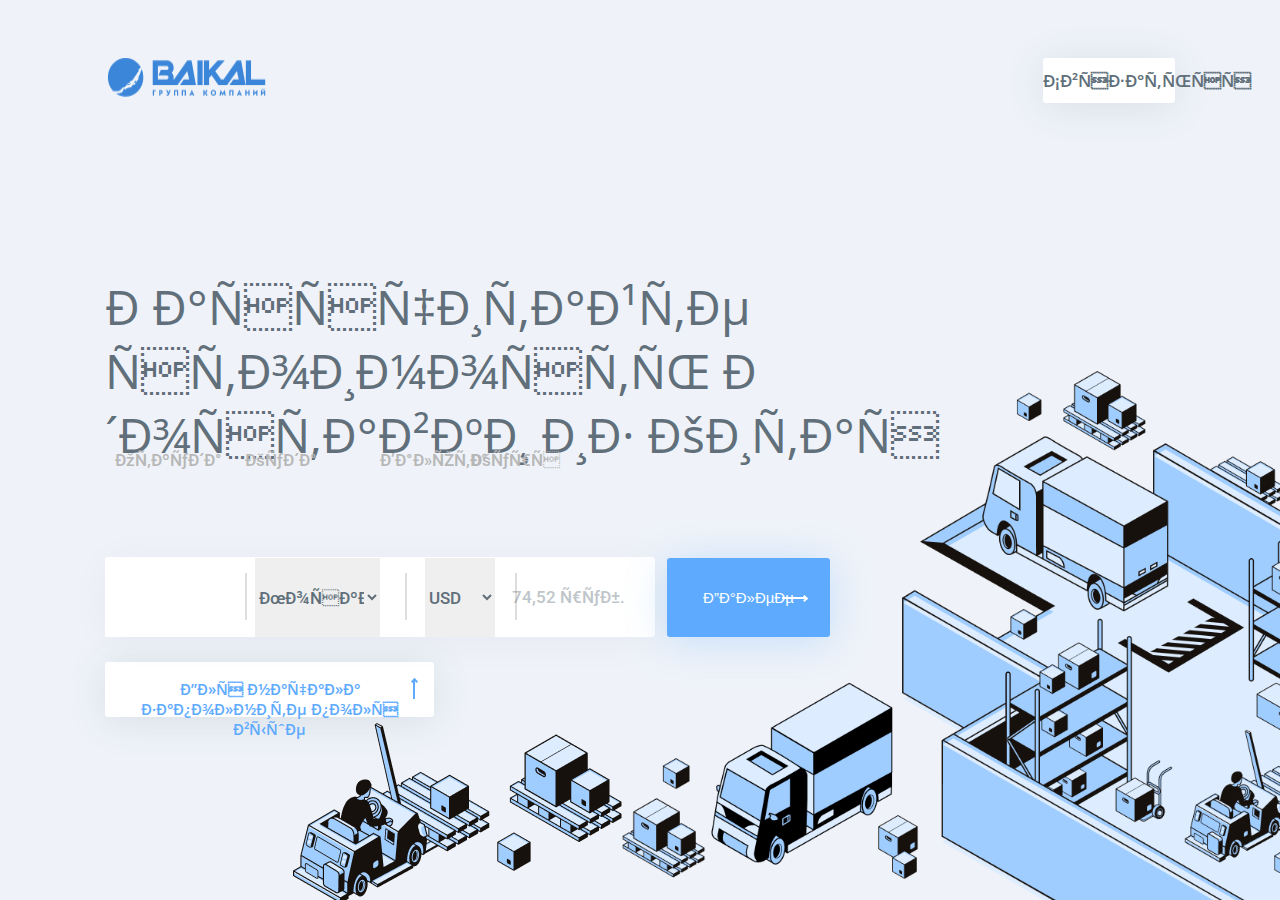
==== index.html @ bf741b78 "Add files via upload" ====
<!DOCTYPE html>
<html>
    <head>
        <title>Main page (Baikal)</title>
        <meta charset="8-utf">
        <meta name="viewport" content="width=device-width,initial-scale=1.0">
        <link rel="stylesheet" href="css/style.css">
        <link href="https://fonts.googleapis.com/css2?family=Montagu+Slab:wght@200&family=Open+Sans:ital,wght@0,400;0,600;1,300&family=Road+Rage&family=Roboto:wght@100;300;400;500&display=swap" rel="stylesheet">
    </head>
    <body>

    <header class="header">
            <div class="container">
                <div class="header-content">
                <div class="header-content-logo">
                    <img class="header__logo-img" src="img/logo.png" alt="Baikal">
                </div>

               <div class="header-content-contact"> 
                    <p class="header-content-contact-ref"><a href="tel:89312551764">Связаться</a></p>
                </div>
            </div>
            </div> <!-- container -->
    </header>

    <main class="main">
        <div class="container">
                <div class="main__box-head">
                    <h1 class="main-head">Рассчитайте<br> стоимость доставки из Китая</h1>
                </div>
            <div class="main-calcPrice">

                <div class="main-calcPrice-itemName">
                    <div class="item item_1">Откуда</div>
                    <div class="item item_2">Куда</div>
                    <div class="item item_3">Валюта</div>
                    <div class="item item_4">Курс</div>
                </div>
            
<form action="#">
            <div class="main-calcPrice-item">
                
                <div class="main-item main-item1">
                    <input class="main-item1__button" type="text" value="">
                </div>

                        <hr class="line line1">

                <div class="main-item main-item2">
                    <select class="main-item2__choice" name="">
                        <option value="" >Владивосток</option>
                        <option value="" selected>Москва</option>
                        <option value="" >Краснодар</option>
                    </select>
                </div>

                        <hr class="line line2">

                <div class="main-item main-item3">
                    <select class="main-item3__choice" name="">
                        <option value="" >RUB</option>
                        <option value="" selected>USD</option>
                        <option value="" >EUR</option>
                    </select>
                </div>

                        <hr class="line line3">

                <div class="main-item main-item4">74,52 руб.</div>

                <div class="main-item main-item5">
                    <input class="main-item5__submit" type="submit" value="Далее">

                    <div class="main-item5__submit-arrow"></div>
                    <div class="main-item5__submit-more"></div>
                </div>
                
            </div>
</form>   
            </div> <!-- main__calc-price -->

        <div class="main__message">
            <p class="main__message-text">Для начала заполните поля выше</p>
        </div>

            <div class="main__bottom-imgs">
                <img class="main__bottom-imgs img1" src="img/footer1.png" alt="backgroundImg1">
                
                <img class="main__bottom-imgs img2" src="img/footer2.png" alt="backgroundImg2">
            </div>
        </div> <!-- container -->
    </main>

    <footer class="footer"></footer>
    </body>
</html>
---- css/style.css ----
body{
    background: /* url('../img/footer1.png')bottom center no-repeat fixed,
                url('../img/footer2.png')bottom right no-repeat fixed, */
                #EFF3F9;
                
    color: #606F7A;
    
    font-family: 'Roboto';
    font-size: 17px;
    font-weight: 900;            
    /* min-width: 1246px; */
}


*,:after,:before{
    box-sizing: border-box;
}

.container{
    /* position: absolute; */
    width: 100%;
    
    /* max-width: 1440px; */
    /* height: 900px; */
    padding: 50px 97px 0px;
    margin: 0 auto;
    
    
}

/* @media (max-width: 1200px) {
    .container{
       max-width: 970px;
       padding: 24px 20px 0px;
       margin: 0;
       
    } 
    
} */





                    /* Header */

.header-content{
    display: flex;
    justify-content: space-between;
}

.header__logo-img{
    width: 100%;
    height: 90%;
}

.header-content-contact{
    
    width: 132px;
    height: 45px;
    
    background: #FFFFFF;
    box-shadow: 0px 4px 40px rgba(46, 80, 87, 0.12);
    border-radius: 3px;
}

.header-content-contact-ref{
    position: relative;
    font-size: 17px;
    font-weight: 600;
    font-family: 'Open Sans';
    bottom: 6px;

    text-align: center;
}

.header-content-contact-ref a{
    text-decoration: none;
    color: #606F7A;
}

                    /* Main */
.main{
    margin-top: 90px;
}

.main__box-head{
    position: relative;
}
.main-head{
    font-family: 'Open Sans';
    font-size: 48px;
    font-weight: normal;
    line-height: 64px;

    color: #606F7A;
}


.main-calcPrice{
    /* position: relative; */
    width: 100%;
    max-width: 750px;
}


.main-calcPrice-itemName{
    display: flex;
    justify-content: space-between;
    position: absolute;

    width: 430px;
    height: 100px;

    top: 450px;
}

.item{
    font-family: 'Roboto';
    position: relative;
   
    font-size: 17px;
    font-weight: 500;
    color: #B7B7B7;
}

.item_1{
    left: 10px;
}

.item_2{
    left: 15px;
}

.item_3{
    left: 60px;
}

.item_4{
    right: -25px;
}

.main-calcPrice-item{
    display: flex;
    position: relative;
    
    justify-content: space-between;
    align-items: center;

    width: 550px;
    height: 80px;
    margin-top: 90px;

    background:#FFFFFF ;
    border-radius: 3px;
    box-shadow: 0px 4px 40px rgba(0, 0, 0, 0.04);
}

.main-item1{
    width: 65px;
    height: 37px;
}

.main-item2{
    width: 5px;
}

.main-item4{
    position: absolute;

    font-weight: 500;

    right: 30px;
    opacity: 0.4;
}

.main-item1__button{
    position: absolute;
    text-align: center;
    
    outline: none;

    width: 128px;
    height: 79px;

    border: 0;
    bottom: 0px;
}

.main-item2__choice{
    position: absolute;
    color: #606F7A;
    
    font-family: 'Roboto';
    font-size: 17px;
    font-weight: 500;
    
    width: 125px;
    height: 79px;
    left: 150px;
    text-align: left;

    outline: none;
    border: 0;
    bottom: 0px;
   
}

.main-item3__choice{
    position: absolute;
    text-align: center;
    text-align: left;

    color: #606F7A;
    font-family: 'Roboto';
    font-size: 17px;
    font-weight: 500;
    
    outline: none;

    width: 70px;
    height: 79px;

    border: 0;
    bottom: 0px;
    right: 160px;
}

.main-item5__submit{
    position: relative;

    width: 163px;
    height: 79px;
    left: 175px;

    background: #5DAAFF;
    color: #FFFFFF;
    font-size: 15px;
    font-weight: 500;
    box-shadow: 0px 4px 40px rgba(93, 170, 255, 0.29);
    border-radius: 3px;
    border: 0;
}

.main-item5__submit:active{
    opacity: 0.9;
    width: 160px;
    height: 75px;

    transition: 0.1s linear;
}

.line{
    position: absolute;
    width: 0px;
    height: 47px;
    left: 232px;
    top: 462px;

    border: 1px solid #DEDEDE;
}

.line1{
    top: 7px;
    left: 140px;
}

.line2{
    top: 7px;
    left: 300px;
}

.line3{
    top: 7px;
    right: -40px;
}

.main-item5__submit-arrow{

    position: absolute;
    width: 23px;
    height: 2px;

    background: #FFFFFF;

    right: -150px;
    top: 50%;
}

.main-item5__submit-more{
    position: absolute;

    width: 5px;
    height: 5px;

    right: -151.5px;
    top: 48%;
    transform: rotate(45deg);

    border-right: 2px solid white;
    border-top: 2px solid white;
}

.main__message{
    display: block;
    text-align: center;

    width: 329px;
    height: 55px;

    background: white;

    margin-top: 25px;

    border-radius: 3px;
    box-shadow: 0px 4px 40px  rgba(46, 80, 87, 0.12);
}

.main__message-text{
    position: relative;

    font-family: 'Open Sans';
    font-size: 15px;
    font-weight: 600;

    color: #5DAAFF;

    top: 30%;
}

.main__message-text:after{
    display: block;
    content: "";
    position: absolute;

    width: 0px;
    height: 20px;
    right: 19.5px;
    top: 0;
    
    border:1px solid #5DAAFF;
    background: #5DAAFF;
}

.main__message-text:before{
    display: block;
    content: "";
    position: absolute;

    width: 5px;
    height: 5px;

    right: 16.7px;
    top: 0;
    transform: rotate(-45deg);

    border-right: 2px solid #5DAAFF;
    border-top: 2px solid #5DAAFF;
}

.main__bottom-imgs {
    display: flex;
    justify-content: flex-end;
    
    position: absolute;

    right: 0;
    bottom: 0;
}


.img1{
    position: relative;
    
    right: 1000px;
}


.img2{
    bottom: 0;
    right: 0;
}

                /* Footer */
.footer{
    bottom: 0;
}

@media screen and (max-width: 1350px){
    .main__bottom-imgs{
        max-width: 200%;
    }
    .main__bottom-imgs .img1{
        right: 200%;
    }
}


@media screen and (min-width: 375px) and (max-width: 1199px) and (min-height: 657px){
    
    .container{
       min-width: 334px; 
       max-width: 1000px;
       padding: 24px 20px 0px;
    }
    .main__bottom-imgs .img2{
         display: none;
    }
    .main__bottom-imgs .img1{
        display: none;
   }
   .header-content-contact{
       display: none;
   }
   .header__logo-img{
       min-width: 100%;
       min-height: 40px;
   }
   .main{
       margin-top: 20px;
   }
   .main-calcPrice{
    display: flex;
    position: absolute;
    
    justify-content: space-between;
    align-items: center;

    width: 0px;
    height: 0px;
    margin-top: 90px;

    background:#FFFFFF ;
    border-radius: 3px;
    box-shadow: 0px 4px 40px rgba(0, 0, 0, 0.04);
   }
   .main__message{
       display: none;
   }
   .main__box-head{
       
       min-width: 100%;
       font-size: 31px;
       font-weight: 300;
   }
}
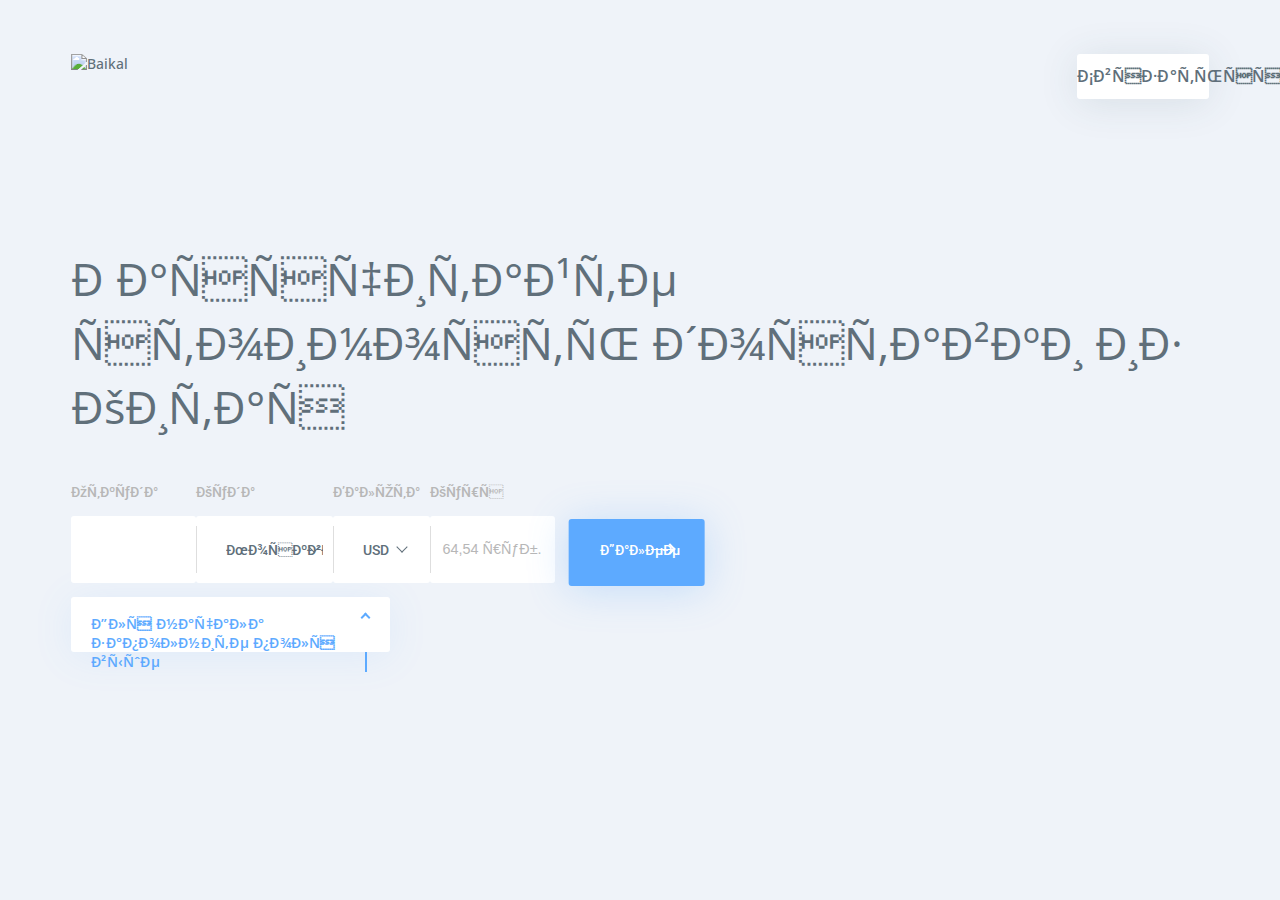
==== commit 95c74831: "Add files via upload" ====
--- a/index.html
+++ b/index.html
@@ -1,96 +1,102 @@
 <!DOCTYPE html>
-<html>
+<html lang="rus">
     <head>
         <title>Main page (Baikal)</title>
         <meta charset="8-utf">
         <meta name="viewport" content="width=device-width,initial-scale=1.0">
         <link rel="stylesheet" href="css/style.css">
-        <link href="https://fonts.googleapis.com/css2?family=Montagu+Slab:wght@200&family=Open+Sans:ital,wght@0,400;0,600;1,300&family=Road+Rage&family=Roboto:wght@100;300;400;500&display=swap" rel="stylesheet">
+        <link rel="stylesheet" href="css/adaptive.css">
+        <link href="https://fonts.googleapis.com/css2?family=Open+Sans:wght@300;400;600&family=Roboto:wght@400;500&display=swap" rel="stylesheet">
     </head>
     <body>
+       
 
-    <header class="header">
+        <header>
             <div class="container">
                 <div class="header-content">
-                <div class="header-content-logo">
-                    <img class="header__logo-img" src="img/logo.png" alt="Baikal">
-                </div>
+                    <div class="header-content__logo">
+                        <img src="img/logo.png" alt="Baikal">
+                    </div>
+                    
+                    <nav class="header-content__nav">
+                        <a class="header-content__link" href="tel:+79853227414">Связаться</a>
+                    </nav>
 
-               <div class="header-content-contact"> 
-                    <p class="header-content-contact-ref"><a href="tel:89312551764">Связаться</a></p>
-                </div>
-            </div>
-            </div> <!-- container -->
-    </header>
-
-    <main class="main">
-        <div class="container">
-                <div class="main__box-head">
-                    <h1 class="main-head">Рассчитайте<br> стоимость доставки из Китая</h1>
-                </div>
-            <div class="main-calcPrice">
-
-                <div class="main-calcPrice-itemName">
-                    <div class="item item_1">Откуда</div>
-                    <div class="item item_2">Куда</div>
-                    <div class="item item_3">Валюта</div>
-                    <div class="item item_4">Курс</div>
-                </div>
-            
-<form action="#">
-            <div class="main-calcPrice-item">
-                
-                <div class="main-item main-item1">
-                    <input class="main-item1__button" type="text" value="">
-                </div>
-
-                        <hr class="line line1">
-
-                <div class="main-item main-item2">
-                    <select class="main-item2__choice" name="">
-                        <option value="" >Владивосток</option>
-                        <option value="" selected>Москва</option>
-                        <option value="" >Краснодар</option>
-                    </select>
-                </div>
-
-                        <hr class="line line2">
-
-                <div class="main-item main-item3">
-                    <select class="main-item3__choice" name="">
-                        <option value="" >RUB</option>
-                        <option value="" selected>USD</option>
-                        <option value="" >EUR</option>
-                    </select>
-                </div>
-
-                        <hr class="line line3">
-
-                <div class="main-item main-item4">74,52 руб.</div>
-
-                <div class="main-item main-item5">
-                    <input class="main-item5__submit" type="submit" value="Далее">
-
-                    <div class="main-item5__submit-arrow"></div>
-                    <div class="main-item5__submit-more"></div>
+                    <div class="header-content__burger">
+                        <span></span>
+                    </div>
+                    <nav class="header-content__menu">
+                        <ul class="header-content__list">
+                            <li><a href="" class="header-content__item">На главную</a></li>
+                            <li><a href="" class="header-content__item">Наши продукты</a></li>
+                            <li><a href="" class="header-content__item">Услуги</a></li>
+                            <li><a href="" class="header-content__item">Контакты</a></li>
+                        </ul>
+                    </nav>
                 </div>
                 
-            </div>
-</form>   
-            </div> <!-- main__calc-price -->
+            </div>  <!--container end-->
+        </header>
 
-        <div class="main__message">
-            <p class="main__message-text">Для начала заполните поля выше</p>
-        </div>
+        <main>
+            <div class="container">
+                <div class="main-content">
+                    <h1>Рассчитайте<span class="main-content__span"><br></span> стоимость доставки из Китая</h1>
+                    
+                    <div class="main-content__box">
+                        <form action="#">
+                            <div class="main-content__item item1">
+                                <p>Откуда</p>
+                                <input class="item1-btnDesktop" type="text">
+                                <input class="item1-btnMobile" type="text" value="Пекин">
+                            </div>
 
-            <div class="main__bottom-imgs">
-                <img class="main__bottom-imgs img1" src="img/footer1.png" alt="backgroundImg1">
-                
-                <img class="main__bottom-imgs img2" src="img/footer2.png" alt="backgroundImg2">
-            </div>
-        </div> <!-- container -->
-    </main>
+                            <div class="main-content__item item2">
+                                <p>Куда</p>
+                                <select >
+                                    <option value="Москва">Москва</option>
+                                    <option value="Владивосток">Владивосток</option>
+                                    <option value="Краснодар">Краснодар</option>
+                                </select>
+                            </div>
 
-    <footer class="footer"></footer>
+                            <div class="main-content__item item3">
+                                <p>Валюта</p>
+                                <select>
+                                    <option value="USD">USD</option>
+                                    <option value="RUB">RUB</option>
+                                    <option value="EUR">CNY</option>
+                                </select>
+                            </div>
+
+                            <div class="main-content__item main-content__item_disabled">
+                                <p>Курс <span hidden>валюты</span></p>
+                                <input type="text" value="64,54 руб." disabled>
+                            </div>
+
+                            <div class="main-content__submit">
+                                <span>Далее</span>
+                            <input type="submit" value="">
+                            </div>
+                            
+                            <div class="main-content__submit-mobile">
+                                <input type="submit" value="Выбрать мебель">
+                            </div>
+                        </form>
+                    </div>
+
+                    <div class="main-content__message">
+                        <p>Для начала заполните поля выше</p>
+                    </div>
+                </div> <!--main-content  end-->
+            </div> <!--container end-->
+        </main>
+           
+        
+        <script src="https://code.jquery.com/jquery-3.4.1.slim.min.js"></script>
+        <script src="js/script.js"></script>
     </body>
-</html>+</html>
+
+
+ --- a/css/style.css
+++ b/css/style.css
@@ -1,447 +1,304 @@
 body{
-    background: /* url('../img/footer1.png')bottom center no-repeat fixed,
-                url('../img/footer2.png')bottom right no-repeat fixed, */
-                #EFF3F9;
-                
+
+    background:#EFF3F9 url("../img/bgImage.jpeg") no-repeat right bottom fixed;
+    background-size: 85%;
+
     color: #606F7A;
     
-    font-family: 'Roboto';
-    font-size: 17px;
-    font-weight: 900;            
-    /* min-width: 1246px; */
-}
-
-
-*,:after,:before{
+    font-family: 'Open Sans',sans-serif;
+    font-size: 0.95em;
+    font-weight: 500;          
+}
+
+*,::before,::after{
     box-sizing: border-box;
 }
 
 .container{
-    /* position: absolute; */
-    width: 100%;
-    
-    /* max-width: 1440px; */
-    /* height: 900px; */
-    padding: 50px 97px 0px;
-    margin: 0 auto;
-    
-    
-}
-
-/* @media (max-width: 1200px) {
-    .container{
-       max-width: 970px;
-       padding: 24px 20px 0px;
-       margin: 0;
-       
-    } 
-    
-} */
-
-
-
+    width: 90%;
+    padding: 46px 0px 0px;
+    margin: 0 auto;    
+}
 
 
                     /* Header */
 
 .header-content{
     display: flex;
+    flex-direction: row;
     justify-content: space-between;
 }
 
-.header__logo-img{
-    width: 100%;
-    height: 90%;
-}
-
-.header-content-contact{
-    
+.header-content__nav{
     width: 132px;
     height: 45px;
-    
+
+    text-align: center;
+
+    background-color: #ffffff;
+    box-shadow: 0px 4px 40px rgba(46, 80, 87, 0.12);
+    border-radius: 3px;
+}
+
+.header-content__link{
+    position: relative;
+    top: 25%;
+
+    font-size: 1.12em;
+    font-weight: 600;
+    letter-spacing: 0.2px;
+    color: #606F7A;
+    
+    text-decoration: none;
+}
+.header-content__burger{
+    display: none;
+}
+.header-content__menu{
+    display: none;
+}
+
+                        /* Main */
+.main-content{
+    margin-top: 9%;
+}
+
+.main-content h1{
+    font-size: 3.15em;
+    font-weight: 400;
+    line-height: 64px;
+}
+
+.main-content__box form{
+    display: grid;
+    grid-template-rows: 62.5%;
+    grid-template-columns: 11% 12% 8.5% 11% 12%;
+    grid-gap: -20px;
+    position: relative;
+}
+
+.main-content__item p{
+    color: #B7B7B7;
+    font-family: 'Roboto';
+    font-size: 1em;
+    font-weight: 500;
+}
+    
+.main-content__item input{
+    height: 67px;
+    width: 100%;
+    text-align: center;
+
+    background-color: #fff;
+    font-size: 1em;
+
+    border-radius: 3px;
+    border: 0;
+    outline: none;
+}
+.main-content__item select{
+    height: 67px;
+    width: 100%;
+    text-align: left;
+    padding: 26px 10px 26px 30px;
+    cursor: pointer;
+
+    background-color: #fff;
+    color: #606F7A;
+    -webkit-appearance: none;
+
+    font-family: 'Roboto';
+    font-size: 1em;
+    font-weight: 500;
+    
+    border-radius: 3px;
+    border: 0;
+    outline: none;
+}
+.item2::after{
+    content: "";
+    display: block;
+    position: absolute;
+    width: 8px;
+    height: 8px;
+    bottom: 28%;
+    left: 21%;
+    transform: rotate(135deg);
+    
+    border-top: 1.4px solid #606F7A;
+    border-right: 1.4px solid #606F7A;
+}
+.item3::after{
+    content: "";
+    display: block;
+    position: absolute;
+    width: 8px;
+    height: 8px;
+    bottom: 28%;
+    left: 28.7%;
+    transform: rotate(135deg);
+    
+    border-top: 1.4px solid #606F7A;
+    border-right: 1.4px solid #606F7A;
+}
+
+.main-content__item_disabled input{
+    color: #B7B7B7;
+    text-align: center;
+
+}
+.item1-btnMobile{
+    display: none;
+}
+
+.item2::before{
+    content: "";
+    position: absolute;
+    
+    width: 1px;
+    height: 47px;
+    top: 50%;
+
+    background-color: #DEDEDE;
+}
+
+
+.item3 ::before{
+    content: "";
+    position: absolute;
+    
+    width: 1px;
+    height: 47px;
+    top: 50%;
+
+    background-color: #DEDEDE;
+}
+.main-content__item_disabled ::before{
+    content: "";
+    position: absolute;
+    
+    width: 1px;
+    height: 47px;
+    top: 50%;
+
+    background-color: #DEDEDE;
+}
+
+.main-content__submit-mobile{
+    display: none;
+}
+
+.main-content__submit-mobile input{
+    position: relative;
+    height: 67px;
+    width: 100%;
+    z-index: 1;
+
+    color: #ffffff;
+    font-size: 1.15em;
+
+    border: 0;
+    background: #5DAAFF;
+    box-shadow: 0px 4px 40px rgba(93, 170, 255, 0.29);
+    border-radius: 3px;
+}
+.main-content__submit span{
+    position: absolute;
+    width: 1%;
+    top: 64%;
+    left: 46.5%;
+    z-index: 2;
+
+    font-family: 'Roboto';
+    font-weight: 500;
+    font-size: 1.2;
+    letter-spacing: 0.2px;
+
+    color: #FFFFFF;
+}
+
+.main-content__submit input{
+    position: relative;
+    height: 67px;
+    width: 100%;
+
+    color: #ffffff;
+    font-size: 1.15em;
+    cursor: pointer;
+
+    border: 0;
+    background: #5DAAFF;
+    box-shadow: 0px 4px 40px rgba(93, 170, 255, 0.29);
+    border-radius: 3px;
+
+    transform: translate(10% , 73%);
+}
+
+.main-content__submit::after{
+    content: "";
+    position: absolute;
+    width: 23px;
+    height: 1.4px;
+    top: 70%;
+    right: 47%;
+    
+    background-color:#FFFFFF;
+}
+
+.main-content__submit::before{
+    content: "";
+    position: absolute;
+    width: 8px;
+    height: 8px;
+    top: 66.9%;
+    right: 47%;
+    z-index: 2;
+    transform: rotate(45deg);
+    
+    border-top: 2px solid #FFFFFF;
+    border-right: 2px solid #FFFFFF;
+}
+
+.main-content__submit input:active{
+    opacity: 0.3;
+    transition: 0.3s ease;
+}
+
+.main-content__message{
+    height: 55px;
+    width: 28%;
+
     background: #FFFFFF;
-    box-shadow: 0px 4px 40px rgba(46, 80, 87, 0.12);
-    border-radius: 3px;
-}
-
-.header-content-contact-ref{
-    position: relative;
-    font-size: 17px;
+    box-shadow: 0px 4px 40px rgba(93, 170, 255, 0.1);
+    border-radius: 3px;
+}
+.main-content__message p{
+    position: relative;
+    padding: 20px 43px 20px 20px;
+    letter-spacing: 0.2px;
+
     font-weight: 600;
-    font-family: 'Open Sans';
-    bottom: 6px;
-
-    text-align: center;
-}
-
-.header-content-contact-ref a{
-    text-decoration: none;
-    color: #606F7A;
-}
-
-                    /* Main */
-.main{
-    margin-top: 90px;
-}
-
-.main__box-head{
-    position: relative;
-}
-.main-head{
-    font-family: 'Open Sans';
-    font-size: 48px;
-    font-weight: normal;
-    line-height: 64px;
-
-    color: #606F7A;
-}
-
-
-.main-calcPrice{
-    /* position: relative; */
-    width: 100%;
-    max-width: 750px;
-}
-
-
-.main-calcPrice-itemName{
-    display: flex;
-    justify-content: space-between;
-    position: absolute;
-
-    width: 430px;
-    height: 100px;
-
-    top: 450px;
-}
-
-.item{
-    font-family: 'Roboto';
-    position: relative;
-   
-    font-size: 17px;
-    font-weight: 500;
-    color: #B7B7B7;
-}
-
-.item_1{
-    left: 10px;
-}
-
-.item_2{
-    left: 15px;
-}
-
-.item_3{
-    left: 60px;
-}
-
-.item_4{
-    right: -25px;
-}
-
-.main-calcPrice-item{
-    display: flex;
-    position: relative;
-    
-    justify-content: space-between;
-    align-items: center;
-
-    width: 550px;
-    height: 80px;
-    margin-top: 90px;
-
-    background:#FFFFFF ;
-    border-radius: 3px;
-    box-shadow: 0px 4px 40px rgba(0, 0, 0, 0.04);
-}
-
-.main-item1{
-    width: 65px;
-    height: 37px;
-}
-
-.main-item2{
-    width: 5px;
-}
-
-.main-item4{
-    position: absolute;
-
-    font-weight: 500;
-
-    right: 30px;
-    opacity: 0.4;
-}
-
-.main-item1__button{
-    position: absolute;
-    text-align: center;
-    
-    outline: none;
-
-    width: 128px;
-    height: 79px;
-
-    border: 0;
-    bottom: 0px;
-}
-
-.main-item2__choice{
-    position: absolute;
-    color: #606F7A;
-    
-    font-family: 'Roboto';
-    font-size: 17px;
-    font-weight: 500;
-    
-    width: 125px;
-    height: 79px;
-    left: 150px;
-    text-align: left;
-
-    outline: none;
-    border: 0;
-    bottom: 0px;
-   
-}
-
-.main-item3__choice{
-    position: absolute;
-    text-align: center;
-    text-align: left;
-
-    color: #606F7A;
-    font-family: 'Roboto';
-    font-size: 17px;
-    font-weight: 500;
-    
-    outline: none;
-
-    width: 70px;
-    height: 79px;
-
-    border: 0;
-    bottom: 0px;
-    right: 160px;
-}
-
-.main-item5__submit{
-    position: relative;
-
-    width: 163px;
-    height: 79px;
-    left: 175px;
-
-    background: #5DAAFF;
-    color: #FFFFFF;
-    font-size: 15px;
-    font-weight: 500;
-    box-shadow: 0px 4px 40px rgba(93, 170, 255, 0.29);
-    border-radius: 3px;
-    border: 0;
-}
-
-.main-item5__submit:active{
-    opacity: 0.9;
-    width: 160px;
-    height: 75px;
-
-    transition: 0.1s linear;
-}
-
-.line{
-    position: absolute;
-    width: 0px;
-    height: 47px;
-    left: 232px;
-    top: 462px;
-
-    border: 1px solid #DEDEDE;
-}
-
-.line1{
-    top: 7px;
-    left: 140px;
-}
-
-.line2{
-    top: 7px;
-    left: 300px;
-}
-
-.line3{
-    top: 7px;
-    right: -40px;
-}
-
-.main-item5__submit-arrow{
-
-    position: absolute;
-    width: 23px;
-    height: 2px;
-
-    background: #FFFFFF;
-
-    right: -150px;
-    top: 50%;
-}
-
-.main-item5__submit-more{
-    position: absolute;
-
-    width: 5px;
-    height: 5px;
-
-    right: -151.5px;
-    top: 48%;
-    transform: rotate(45deg);
-
-    border-right: 2px solid white;
-    border-top: 2px solid white;
-}
-
-.main__message{
-    display: block;
-    text-align: center;
-
-    width: 329px;
-    height: 55px;
-
-    background: white;
-
-    margin-top: 25px;
-
-    border-radius: 3px;
-    box-shadow: 0px 4px 40px  rgba(46, 80, 87, 0.12);
-}
-
-.main__message-text{
-    position: relative;
-
-    font-family: 'Open Sans';
-    font-size: 15px;
-    font-weight: 600;
-
     color: #5DAAFF;
-
-    top: 30%;
-}
-
-.main__message-text:after{
-    display: block;
-    content: "";
-    position: absolute;
-
-    width: 0px;
+}
+.main-content__message p::after{
+    content: "";
+    position: absolute;
+    width: 0;
     height: 20px;
-    right: 19.5px;
-    top: 0;
-    
-    border:1px solid #5DAAFF;
-    background: #5DAAFF;
-}
-
-.main__message-text:before{
-    display: block;
-    content: "";
-    position: absolute;
-
-    width: 5px;
-    height: 5px;
-
-    right: 16.7px;
-    top: 0;
+
+    right: 9.2%;
+
+    border: 1px solid  #5DAAFF;
+}
+.main-content__message p::before{
+    content: "";
+    position: absolute;
+    width: 7px;
+    height: 7px;
+    right: 8.6%;
+
     transform: rotate(-45deg);
 
+    border-top: 2px solid #5DAAFF;
     border-right: 2px solid #5DAAFF;
-    border-top: 2px solid #5DAAFF;
-}
-
-.main__bottom-imgs {
-    display: flex;
-    justify-content: flex-end;
-    
-    position: absolute;
-
-    right: 0;
-    bottom: 0;
-}
-
-
-.img1{
-    position: relative;
-    
-    right: 1000px;
-}
-
-
-.img2{
-    bottom: 0;
-    right: 0;
-}
-
-                /* Footer */
-.footer{
-    bottom: 0;
-}
-
-@media screen and (max-width: 1350px){
-    .main__bottom-imgs{
-        max-width: 200%;
-    }
-    .main__bottom-imgs .img1{
-        right: 200%;
-    }
-}
-
-
-@media screen and (min-width: 375px) and (max-width: 1199px) and (min-height: 657px){
-    
-    .container{
-       min-width: 334px; 
-       max-width: 1000px;
-       padding: 24px 20px 0px;
-    }
-    .main__bottom-imgs .img2{
-         display: none;
-    }
-    .main__bottom-imgs .img1{
-        display: none;
-   }
-   .header-content-contact{
-       display: none;
-   }
-   .header__logo-img{
-       min-width: 100%;
-       min-height: 40px;
-   }
-   .main{
-       margin-top: 20px;
-   }
-   .main-calcPrice{
-    display: flex;
-    position: absolute;
-    
-    justify-content: space-between;
-    align-items: center;
-
-    width: 0px;
-    height: 0px;
-    margin-top: 90px;
-
-    background:#FFFFFF ;
-    border-radius: 3px;
-    box-shadow: 0px 4px 40px rgba(0, 0, 0, 0.04);
-   }
-   .main__message{
-       display: none;
-   }
-   .main__box-head{
-       
-       min-width: 100%;
-       font-size: 31px;
-       font-weight: 300;
-   }
-}
-
+}--- a/css/adaptive.css
+++ b/css/adaptive.css
@@ -0,0 +1,232 @@
+@media screen and (min-width: 1201px) and (max-width: 1332px){
+    body{
+        font-size: 0.9em;
+    }
+    .main-content__message p::after{ 
+        right: 7%;
+    }
+    .main-content__message p::before{
+        right: 6.4%;
+    }
+    .main-content__message p{
+        padding: 17px 2% 20px 20px;
+    }
+}
+
+@media (max-width: 1200px)
+{
+    body{
+        background-image: none;
+    }
+    .container{
+        width: 95%;
+
+        padding: 24px 0px 0px ;
+        margin: 0 auto;
+    }
+
+    .header-content__nav{
+        display: none;
+    }
+    .main-content h1{
+        font-size: 1.95em;
+        font-family: 'Open Sans';
+        font-style: normal;
+        font-weight: 300;
+        line-height: 40px;
+        letter-spacing: -1px;
+        text-align: left;
+
+        color: #606F7A;
+    }
+    .main-content__span{
+        display: none;
+    }
+    .main-content__box form{
+        display: grid;
+        grid-template-rows: 30% 35%;
+        grid-template-columns: 49% 49%;
+        grid-gap: 5px;
+    }
+    .main-content__message{
+        display: none;
+    }
+    .main-content__item input{
+        height: 49px;
+        width: 100%;
+        padding-left: 15px;
+
+        color: #606F7A;
+        font-family: 'Roboto';
+        font-style: normal;
+        font-weight: 400;
+        line-height: 15px;
+        letter-spacing: 0.2px;
+
+        text-align: left;
+    }
+    .main-content__item select{
+        -webkit-appearance: none ;
+        position: relative;
+        text-align: left;
+        cursor: pointer;
+
+        font-family: 'Roboto';
+        font-style: normal;
+        font-weight: 400;
+        line-height: 15px;
+        letter-spacing: 0.2px;
+
+        padding-left: 15px;
+        height: 49px;
+        width: 100%;
+        padding: 17px 53px 17px 14px;
+    }
+    .main-content__item_disabled input{
+        color: #606F7A;
+    }
+    
+    .main-content__item_disabled span{
+        display: inline;
+     }
+    .main-content__item p{
+        font-family: 'Open Sans';
+        font-size: 1em;
+        font-weight: 400;
+        letter-spacing: 0.2px;
+    }
+    .item1-btnDesktop{
+        display: none;
+    }
+    .item1-btnMobile{
+        display: inline;
+        font-family: 'Roboto';
+        font-weight: 400;
+    }
+    .item2::before{
+        display: none;
+    }
+    .item2::after{
+        display: none;
+    }
+    
+    .item3::before{
+        display: none;
+    }
+    .item3::after{
+        display: none;
+    }
+    .main-content__item_disabled ::before{
+        display: none;
+    }
+    .main-content__submit{
+        display: none;
+    }
+
+    .main-content__submit-mobile{
+        display: block;
+        padding: 24px 0 0;
+    }
+    .main-content__submit-mobile input{
+        position: relative;
+        height: 55px;
+        width: 203%;
+    }
+    .main-content__submit-mobile input:active{
+        opacity: 0.3;
+        transition: 0.3s ease;
+    }
+    
+
+                /* burger */
+    .header-content__burger{
+        display: block;
+        position: relative;
+
+        width: 20px;
+        height: 100%;
+        right: 0;
+        top: 0;
+        z-index: 50;
+    }
+    .header-content__burger span{
+        position: absolute;
+
+        background-color: #A4A4A4;
+        width: 100%;
+        height: 1px;
+        top: 6px;
+    }
+    .header-content__burger.active span{
+        transform: scale(0);
+    }
+    
+    .header-content__burger::before,
+    .header-content__burger::after{
+        content: "";
+        position: absolute;
+
+        background-color: #A4A4A4;
+        width: 100%;
+        height: 1px;
+        right: 0;
+        top: 0;
+        transition: all .5s ease 0s;
+    }
+    
+    .header-content__burger.active::before{
+        transform: rotate(45deg);
+        top: 9px;
+    }
+    .header-content__burger.active::after{
+        transform: rotate(-45deg);
+        top: 9px;
+    }
+    .header-content__burger.active::before,
+    .header-content__burger.active::after{
+        background-color: #fff;
+    }
+    .header-content__burger.active span{
+        background-color: #fff;
+    }
+
+    .header-content__burger::after{
+        top: 12px;
+    }
+    
+    .header-content__menu{
+        display: block;
+        position: fixed;
+        left: 0;
+        top: -100%;
+        width: 100%;
+        height: 100%;
+        background-color: #5DAAFF;
+        z-index: 2;
+        transition: all .5s ease 0s;
+    }
+    .header-content__menu.active{
+        top: 0;
+    }
+    .header-content__list{
+        position: relative;
+        text-align: left;
+
+        font-size: 2em;
+        line-height: 80px;
+    }
+    .header-content__list li{
+        list-style:inside;
+        color: #fff;
+    }
+    .header-content__list a{
+        text-decoration: none;
+        color: white;
+    }
+    main{
+        display: block;
+    }
+    body.lock{
+        overflow: hidden;
+    }
+}
